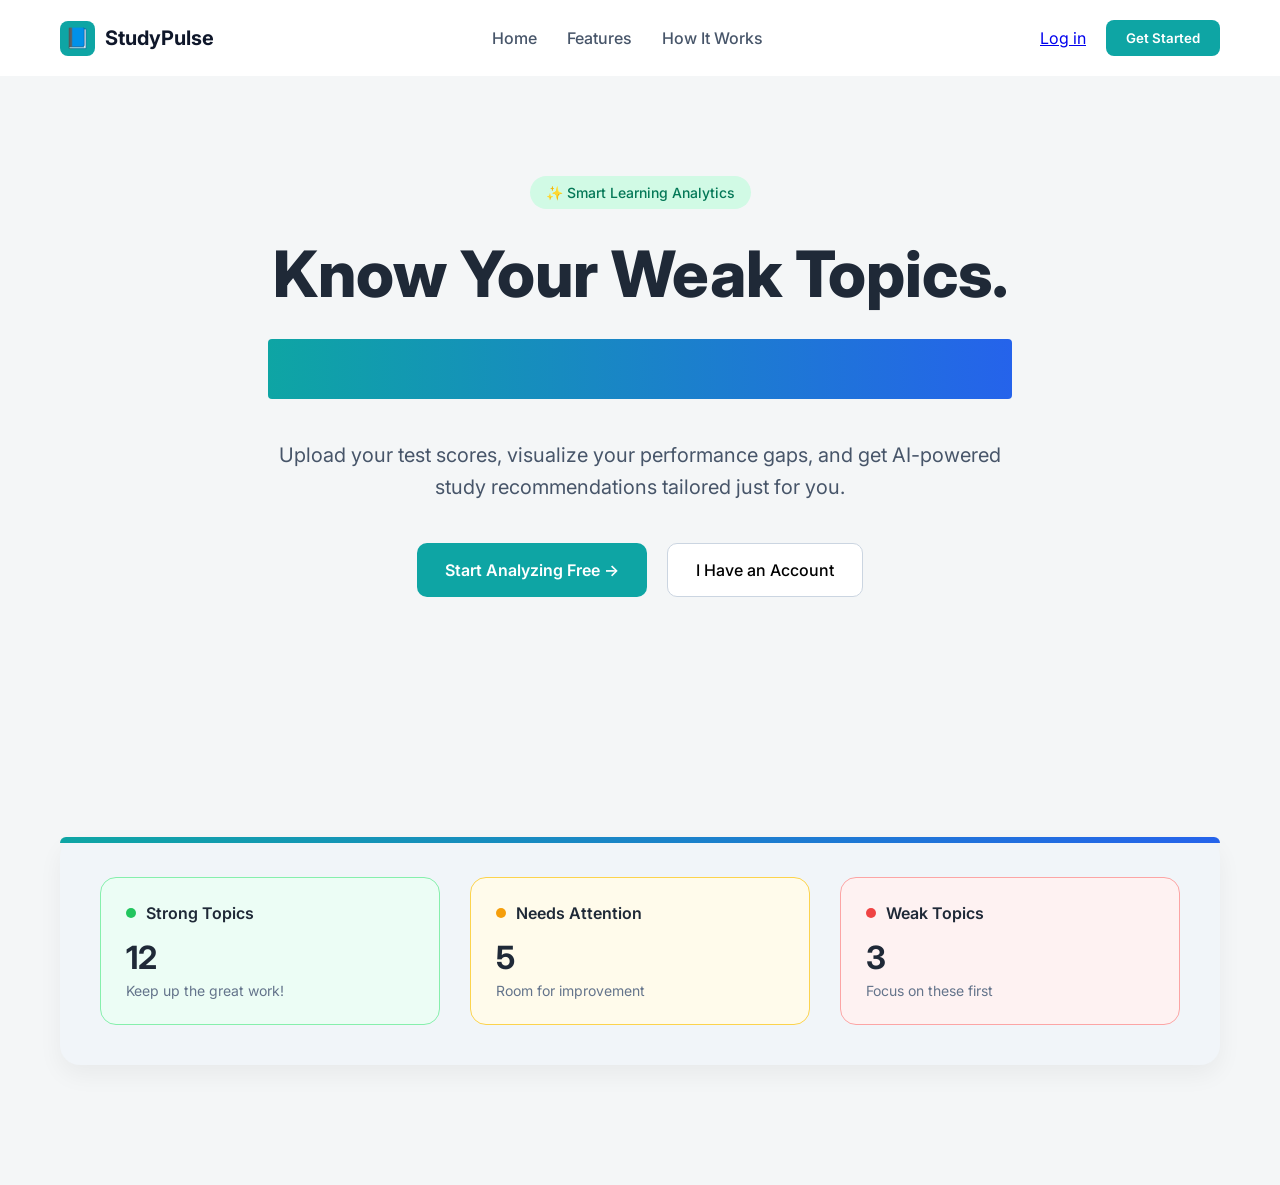
==== Day 1/index.html @ 35f789e0 "first commit" ====
<!DOCTYPE html>
<html lang="en">
<head>
    <meta charset="UTF-8">
    <meta name="viewport" content="width=device-width, initial-scale=1.0">
    <title>StudyPulse</title>
    <!-- Google Font -->
  <link href="https://fonts.googleapis.com/css2?family=Inter:wght@400;500;600;700;800&display=swap" rel="stylesheet">
    <!-- External CSS -->
  <link rel="stylesheet" href="./style.css" />
</head>
<body>
    <!-- Navbar -->
     <nav class="navbar">
        <div class="logo">
            <div class="logo-icon">📘</div>
            StudyPulse
        </div>
        <div class="nav-links">
            <a href="#">Home</a>
            <a href="#">Features</a>
            <a href="#">How It Works</a>
        </div>
        <div class="nav-actions">
            <a href="#">Log in</a>
            <button class="btn-primary">Get Started</button>
        </div>
    </nav>
    <!-- Hero Section -->
  <section class="hero">
    <div class="badge">✨ Smart Learning Analytics</div>

    <h1>Know Your Weak Topics.</h1>

    <div class="gradient-bar"></div>

    <p>
      Upload your test scores, visualize your performance gaps,
      and get AI-powered study recommendations tailored just for you.
    </p>
    <div class="hero-buttons">
      <button class="btn-large-primary" id="startBtn">
        Start Analyzing Free →
      </button>

      <button class="btn-large-outline" id="loginBtn">
        I Have an Account
      </button>
    </div>
  </section>
  <!-- Stats Section -->
   <section class="stats-section">
    <div class="stats-container">
        <div class="stat-card strong">
        <div class="stat-header">
          <span class="dot green"></span>
          <span>Strong Topics</span>
        </div>
        <h2 id="strongCount">12</h2>
        <p>Keep up the great work!</p>
      </div>
      <div class="stat-card attention">
        <div class="stat-header">
          <span class="dot orange"></span>
          <span>Needs Attention</span>
        </div>
        <h2 id="attentionCount">5</h2>
        <p>Room for improvement</p>
      </div>
      <div class="stat-card weak">
        <div class="stat-header">
          <span class="dot red"></span>
          <span>Weak Topics</span>
        </div>
        <h2 id="weakCount">3</h2>
        <p>Focus on these first</p>
      </div>

    </div>
   </section>
  <!-- External JS -->
  <script src="script.js"></script>
</body>
</html>
---- Day 1/style.css ----
* {
  margin: 0;
  padding: 0;
  box-sizing: border-box;
  font-family: "Inter", sans-serif;
}

body {
  background: #f4f6f7;
  color: #1f2937;
}

/* Navbar */
.navbar {
  display: flex;
  justify-content: space-between;
  align-items: center;
  padding: 20px 60px;
  background: white;
}

.logo {
  display: flex;
  align-items: center;
  gap: 10px;
  font-weight: 700;
  font-size: 20px;
  color: #0f172a;
}

.logo-icon {
  width: 35px;
  height: 35px;
  background: #0ea5a4;
  border-radius: 8px;
  display: flex;
  align-items: center;
  justify-content: center;
  color: white;
  font-weight: bold;
}

.nav-links {
  display: flex;
  gap: 30px;
  font-weight: 500;
  color: #475569;
}

.nav-links a {
  text-decoration: none;
  color: inherit;
}

.nav-actions {
  display: flex;
  align-items: center;
  gap: 20px;
}

.btn-primary {
  padding: 10px 20px;
  border-radius: 8px;
  background: #0ea5a4;
  color: white;
  border: none;
  cursor: pointer;
  font-weight: 600;
  transition: 0.3s ease;
}

.btn-primary:hover {
  background: #0c8c8b;
}

/* Hero Section */
.hero {
  text-align: center;
  padding: 100px 20px 120px;
}

.badge {
  display: inline-block;
  padding: 8px 16px;
  background: #d1fae5;
  color: #047857;
  border-radius: 999px;
  font-size: 14px;
  font-weight: 500;
  margin-bottom: 30px;
}

.hero h1 {
  font-size: 64px;
  font-weight: 800;
  margin-bottom: 30px;
  line-height: 1.1;
}

.gradient-bar {
  width: 60%;
  height: 60px;
  margin: 0 auto 40px;
  background: linear-gradient(to right, #0ea5a4, #2563eb);
  border-radius: 4px;
}

.hero p {
  max-width: 750px;
  margin: 0 auto 40px;
  font-size: 20px;
  color: #475569;
  line-height: 1.6;
}

.hero-buttons {
  display: flex;
  justify-content: center;
  gap: 20px;
  flex-wrap: wrap;
}

.btn-large-primary {
  padding: 16px 28px;
  background: #0ea5a4;
  border: none;
  border-radius: 10px;
  color: white;
  font-size: 16px;
  font-weight: 600;
  cursor: pointer;
  transition: 0.3s ease;
}

.btn-large-primary:hover {
  background: #0c8c8b;
}

.btn-large-outline {
  padding: 16px 28px;
  border-radius: 10px;
  border: 1px solid #cbd5e1;
  background: white;
  font-size: 16px;
  cursor: pointer;
  font-weight: 500;
  transition: 0.3s ease;
}

.btn-large-outline:hover {
  background: #f1f5f9;
}

/* Responsive */
@media (max-width: 768px) {
  .hero h1 {
    font-size: 40px;
  }

  .gradient-bar {
    width: 80%;
    height: 40px;
  }

  .navbar {
    padding: 20px;
  }

  .nav-links {
    display: none;
  }
}
/* ============================= */
/* Stats Section */
/* ============================= */

.stats-section {
  margin: 80px auto;
  padding: 40px 20px;
  max-width: 1200px;
}

.stats-container {
  background: #f1f5f9;
  border-radius: 20px;
  padding: 40px;
  box-shadow: 0 10px 25px rgba(0, 0, 0, 0.05);
  position: relative;
}

/* Top gradient line */
.stats-container::before {
  content: "";
  position: absolute;
  top: 0;
  left: 0;
  height: 6px;
  width: 100%;
  background: linear-gradient(to right, #0ea5a4, #2563eb);
  border-top-left-radius: 20px;
  border-top-right-radius: 20px;
}

.stats-container {
  display: flex;
  gap: 30px;
  justify-content: space-between;
  flex-wrap: wrap;
}

.stat-card {
  flex: 1;
  min-width: 250px;
  border-radius: 16px;
  padding: 25px;
  background: white;
  border: 1px solid transparent;
  transition: 0.3s ease;
}

.stat-card h2 {
  font-size: 32px;
  margin: 15px 0 5px;
}

.stat-card p {
  color: #64748b;
  font-size: 14px;
}

/* Header */
.stat-header {
  display: flex;
  align-items: center;
  gap: 10px;
  font-weight: 600;
}

/* Dots */
.dot {
  width: 10px;
  height: 10px;
  border-radius: 50%;
}

.green { background: #22c55e; }
.orange { background: #f59e0b; }
.red { background: #ef4444; }

/* Card Variants */
.stat-card.strong {
  background: #ecfdf5;
  border-color: #86efac;
}

.stat-card.attention {
  background: #fffbeb;
  border-color: #fcd34d;
}

.stat-card.weak {
  background: #fef2f2;
  border-color: #fca5a5;
}

/* Responsive */
@media (max-width: 900px) {
  .stats-container {
    flex-direction: column;
  }
}
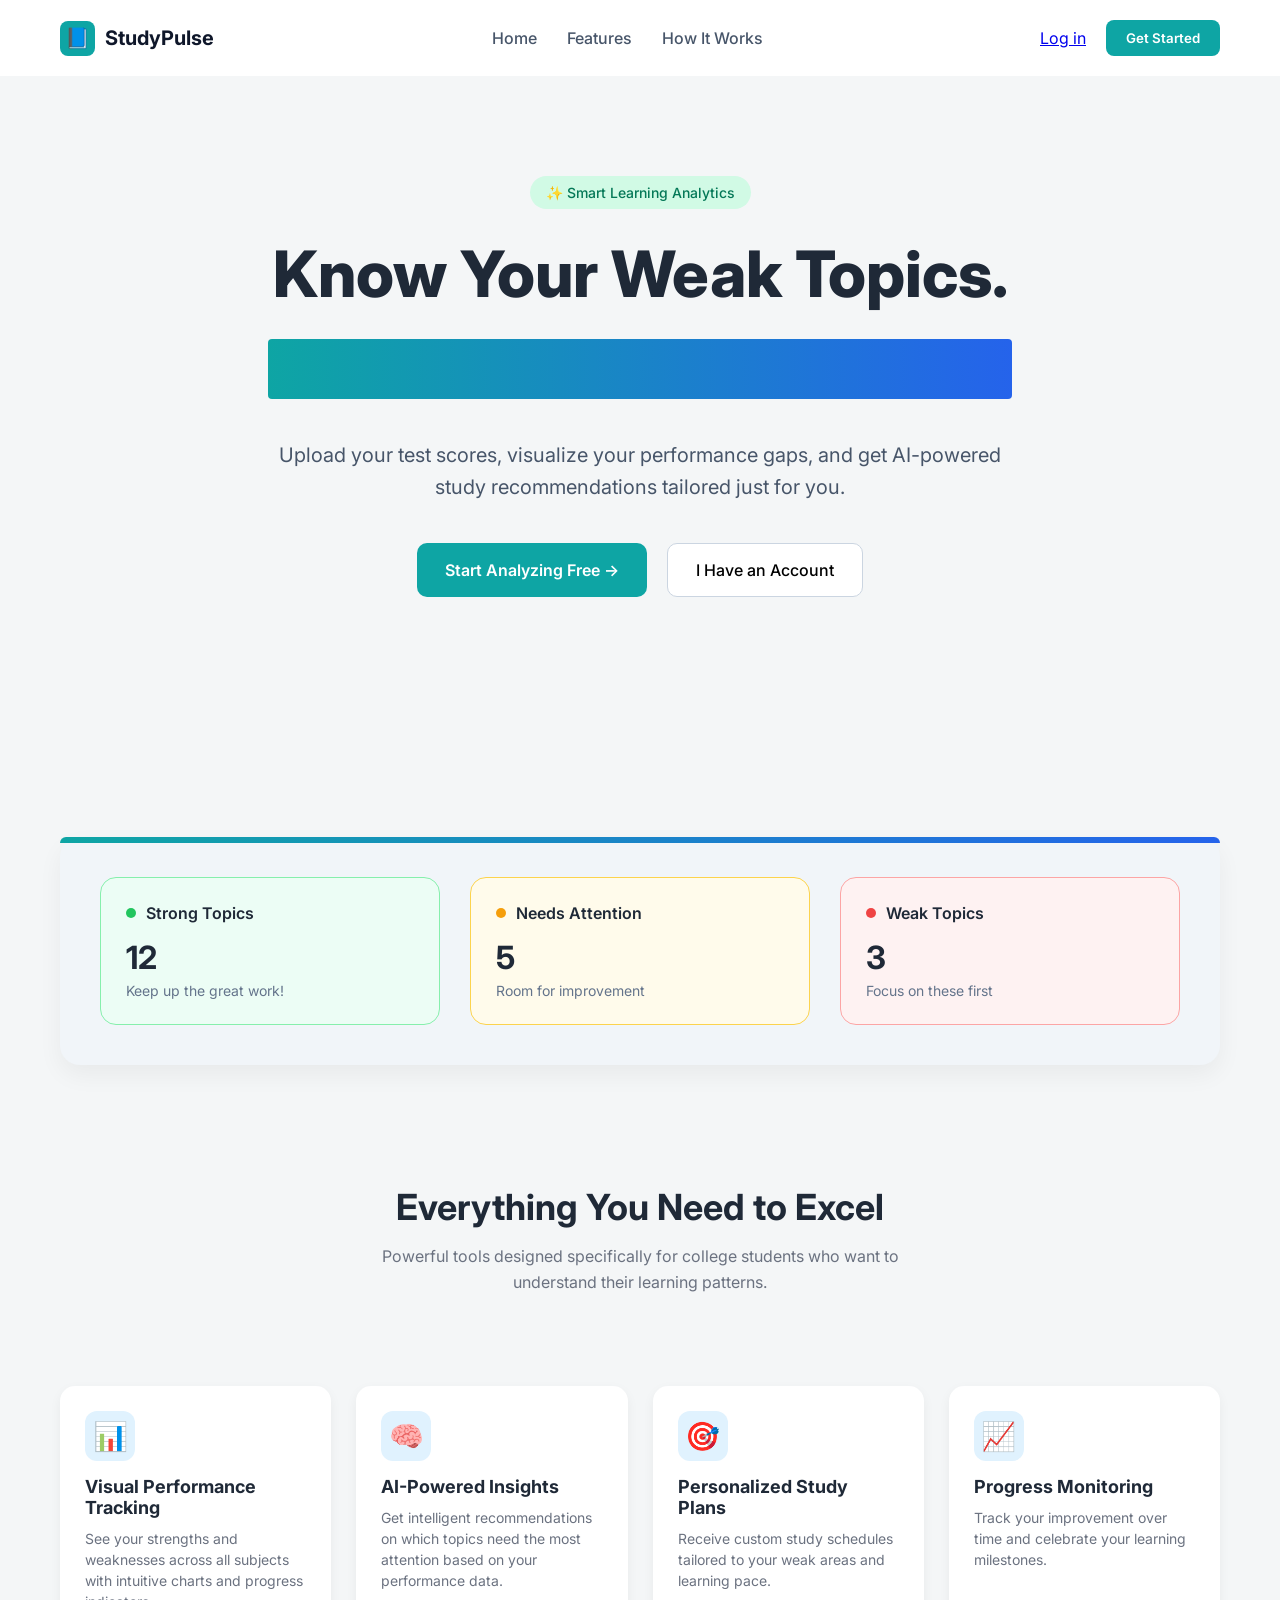
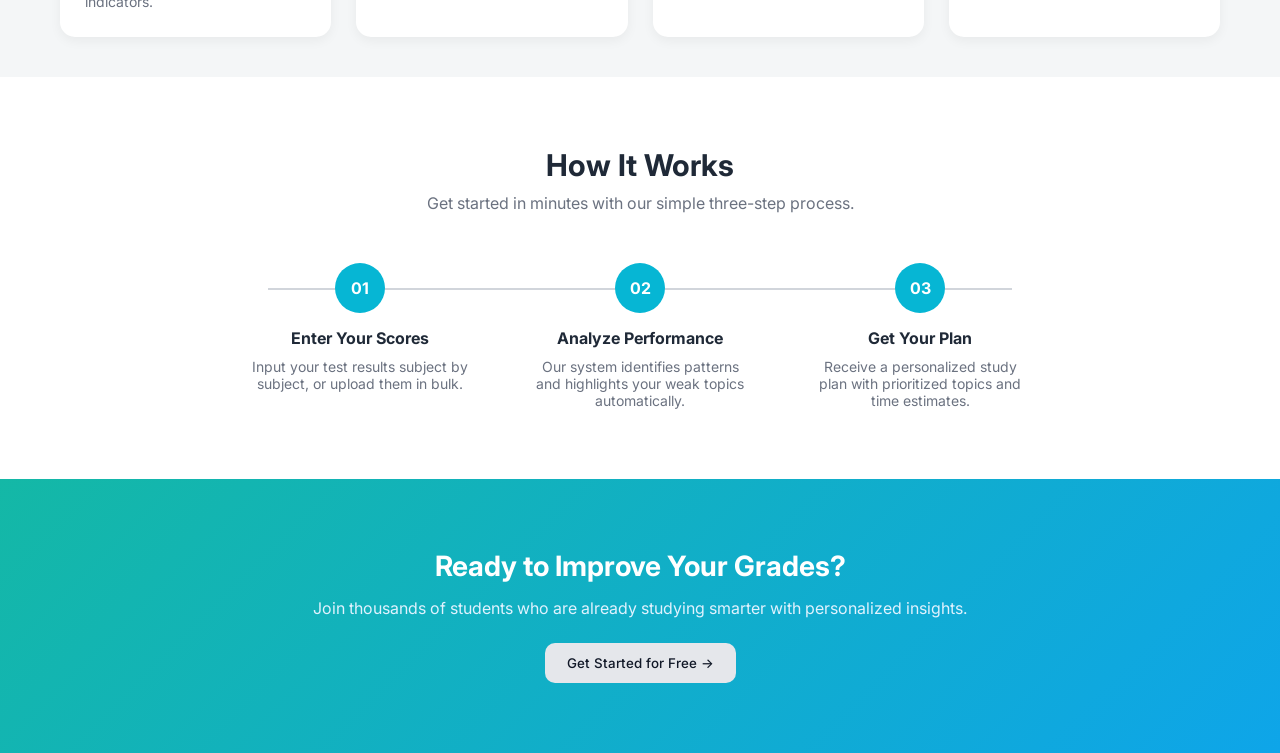
==== commit 86c72b66: "second commit" ====
--- a/Day 1/index.html
+++ b/Day 1/index.html
@@ -22,7 +22,8 @@
             <a href="#">How It Works</a>
         </div>
         <div class="nav-actions">
-            <a href="#">Log in</a>
+            <!-- <a href="#">Log in</a> -->
+            <a href="login.html" class="login">Log in</a>
             <button class="btn-primary">Get Started</button>
         </div>
     </nav>
@@ -78,6 +79,97 @@
 
     </div>
    </section>
+
+
+  <!-- Hero Section -->
+  <section class="hero2">
+    <h1>Everything You Need to Excel</h1>
+    <p>
+      Powerful tools designed specifically for college students who want to
+      understand their learning patterns.
+    </p>
+  </section>
+
+  <!-- Features -->
+  <section class="features">
+
+    <div class="card">
+      <div class="icon">📊</div>
+      <h3>Visual Performance Tracking</h3>
+      <p>
+        See your strengths and weaknesses across all subjects with intuitive
+        charts and progress indicators.
+      </p>
+    </div>
+
+    <div class="card">
+      <div class="icon">🧠</div>
+      <h3>AI-Powered Insights</h3>
+      <p>
+        Get intelligent recommendations on which topics need the most attention
+        based on your performance data.
+      </p>
+    </div>
+
+    <div class="card">
+      <div class="icon">🎯</div>
+      <h3>Personalized Study Plans</h3>
+      <p>
+        Receive custom study schedules tailored to your weak areas and learning
+        pace.
+      </p>
+    </div>
+
+    <div class="card">
+      <div class="icon">📈</div>
+      <h3>Progress Monitoring</h3>
+      <p>
+        Track your improvement over time and celebrate your learning milestones.
+      </p>
+    </div>
+
+  </section>
+
+
+  <!-- How It Works -->
+<section class="how-it-works">
+  <h2>How It Works</h2>
+  <p class="subtitle">
+    Get started in minutes with our simple three-step process.
+  </p>
+
+  <div class="steps">
+    <div class="step">
+      <div class="circle">01</div>
+      <h4>Enter Your Scores</h4>
+      <p>Input your test results subject by subject, or upload them in bulk.</p>
+    </div>
+
+    <div class="step">
+      <div class="circle">02</div>
+      <h4>Analyze Performance</h4>
+      <p>Our system identifies patterns and highlights your weak topics automatically.</p>
+    </div>
+
+    <div class="step">
+      <div class="circle">03</div>
+      <h4>Get Your Plan</h4>
+      <p>Receive a personalized study plan with prioritized topics and time estimates.</p>
+    </div>
+  </div>
+</section>
+
+<!-- CTA Section -->
+<section class="cta">
+  <h2>Ready to Improve Your Grades?</h2>
+  <p>
+    Join thousands of students who are already studying smarter with personalized insights.
+  </p>
+  <button class="cta-btn">
+    Get Started for Free →
+  </button>
+</section>
+
   <!-- External JS -->
   <script src="script.js"></script>
 </body>
--- a/Day 1/style.css
+++ b/Day 1/style.css
@@ -268,4 +268,168 @@
   .stats-container {
     flex-direction: column;
   }
+}
+
+
+/* Hero */
+.hero2 {
+  text-align: center;
+  margin: 80px 20px 50px;
+}
+
+.hero2 h1 {
+  font-size: 36px;
+  margin-bottom: 15px;
+}
+
+.hero2 p {
+  color: #6b7280;
+  max-width: 600px;
+  margin: auto;
+  line-height: 1.6;
+}
+
+/* Features */
+.features {
+  display: grid;
+  grid-template-columns: repeat(auto-fit, minmax(220px, 1fr));
+  gap: 25px;
+  padding: 40px 60px;
+}
+
+/* Card */
+.card {
+  background: white;
+  padding: 25px;
+  border-radius: 15px;
+  box-shadow: 0 4px 12px rgba(0,0,0,0.05);
+  transition: transform 0.2s ease, box-shadow 0.2s ease;
+}
+
+.card:hover {
+  transform: translateY(-6px);
+  box-shadow: 0 8px 20px rgba(0,0,0,0.08);
+}
+
+.icon {
+  font-size: 28px;
+  background: #e0f2fe;
+  width: 50px;
+  height: 50px;
+  display: flex;
+  align-items: center;
+  justify-content: center;
+  border-radius: 12px;
+  margin-bottom: 15px;
+}
+
+.card h3 {
+  font-size: 18px;
+  margin-bottom: 10px;
+}
+
+.card p {
+  color: #6b7280;
+  font-size: 14px;
+  line-height: 1.5;
+}
+
+
+/* How It Works */
+.how-it-works {
+  text-align: center;
+  padding: 70px 20px;
+  background: #ffffff;
+}
+
+.how-it-works h2 {
+  font-size: 30px;
+  margin-bottom: 10px;
+}
+
+.subtitle {
+  color: #6b7280;
+  margin-bottom: 50px;
+}
+
+.steps {
+  display: flex;
+  justify-content: center;
+  gap: 60px;
+  position: relative;
+  flex-wrap: wrap;
+}
+
+/* line between steps */
+.steps::before {
+  content: "";
+  position: absolute;
+  top: 25px;
+  left: 20%;
+  right: 20%;
+  height: 2px;
+  background: #d1d5db;
+  z-index: 0;
+}
+
+.step {
+  max-width: 220px;
+  text-align: center;
+  position: relative;
+  z-index: 1;
+}
+
+.circle {
+  width: 50px;
+  height: 50px;
+  background: #06b6d4;
+  color: white;
+  border-radius: 50%;
+  display: flex;
+  align-items: center;
+  justify-content: center;
+  margin: 0 auto 15px;
+  font-weight: bold;
+}
+
+.step h4 {
+  margin-bottom: 10px;
+}
+
+.step p {
+  font-size: 14px;
+  color: #6b7280;
+}
+
+/* CTA Section */
+.cta {
+  text-align: center;
+  padding: 70px 20px;
+  background: linear-gradient(135deg, #14b8a6, #0ea5e9);
+  color: white;
+}
+
+.cta h2 {
+  font-size: 28px;
+  margin-bottom: 15px;
+}
+
+.cta p {
+  margin-bottom: 25px;
+  color: #e0f2fe;
+}
+
+.cta-btn {
+  background: #e5e7eb;
+  color: #111827;
+  border: none;
+  padding: 12px 22px;
+  border-radius: 10px;
+  cursor: pointer;
+  font-weight: 500;
+  transition: 0.2s;
+}
+
+.cta-btn:hover {
+  background: white;
 }
